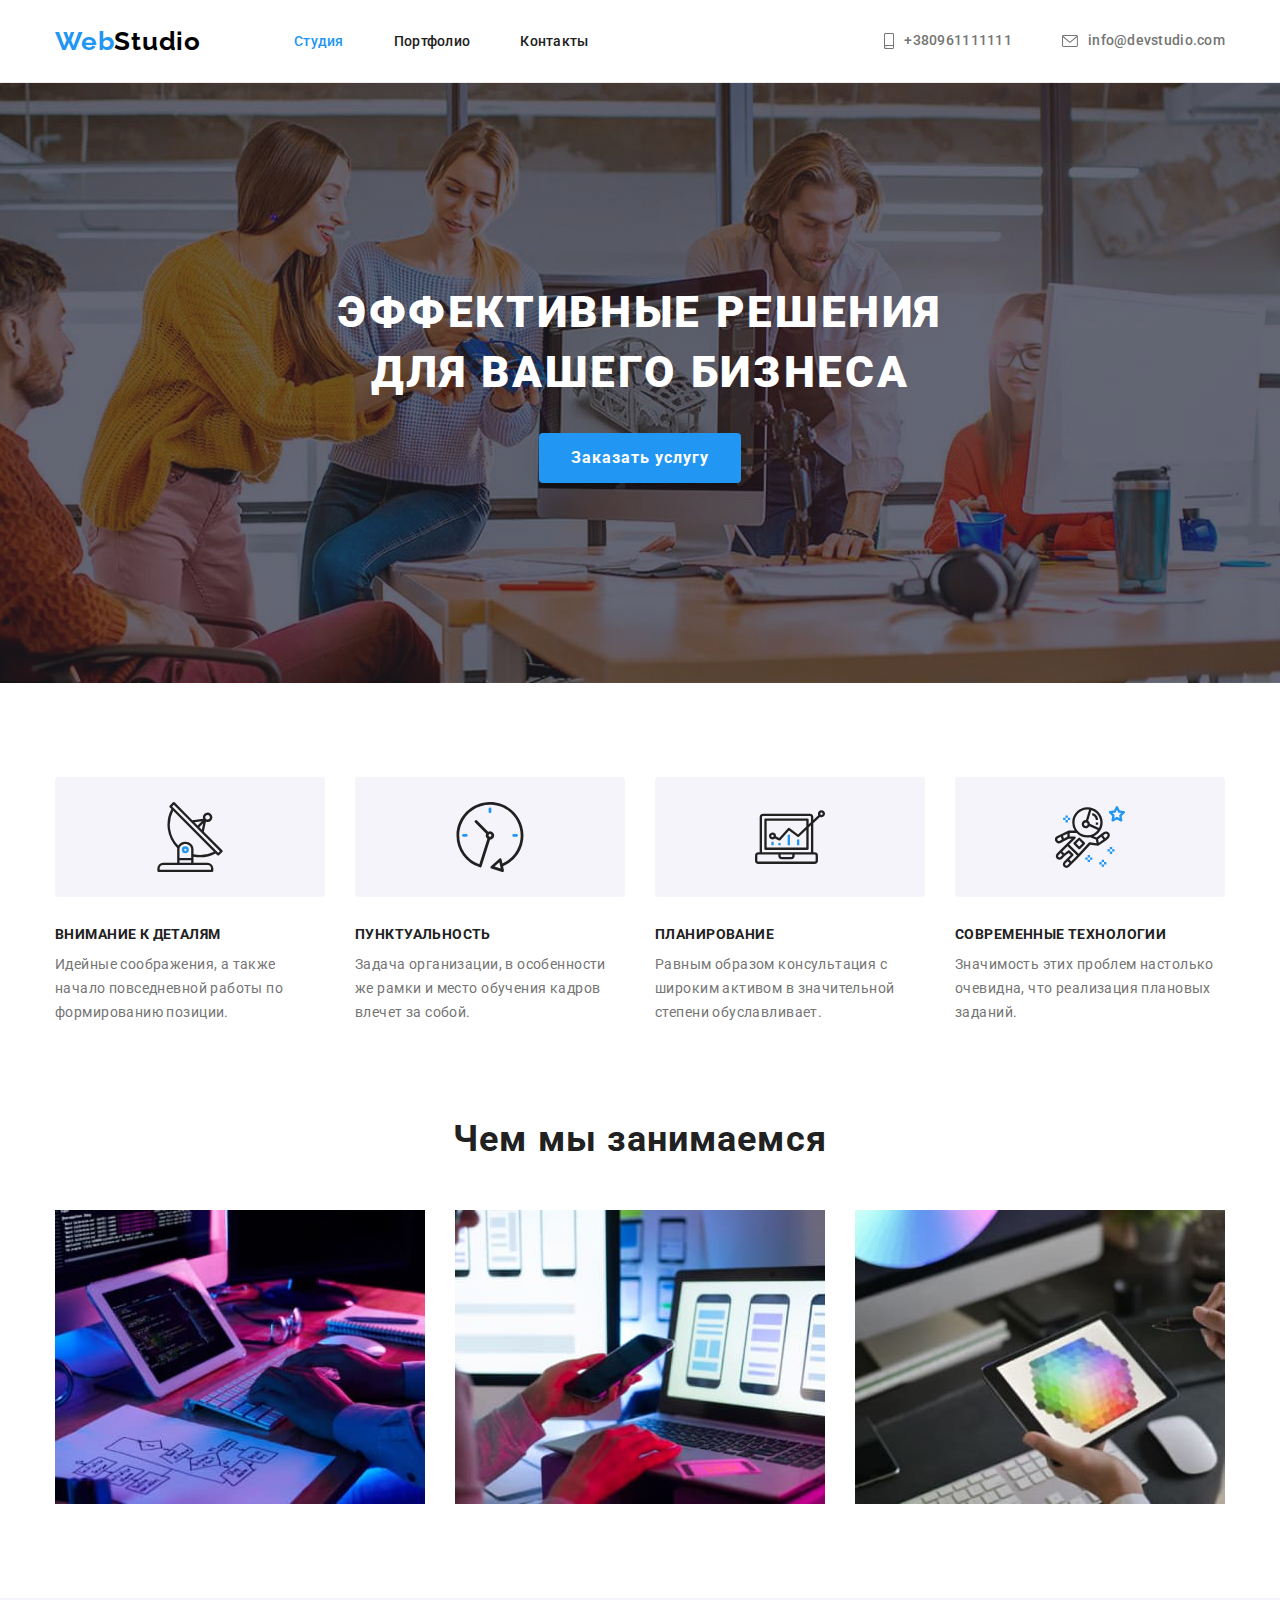
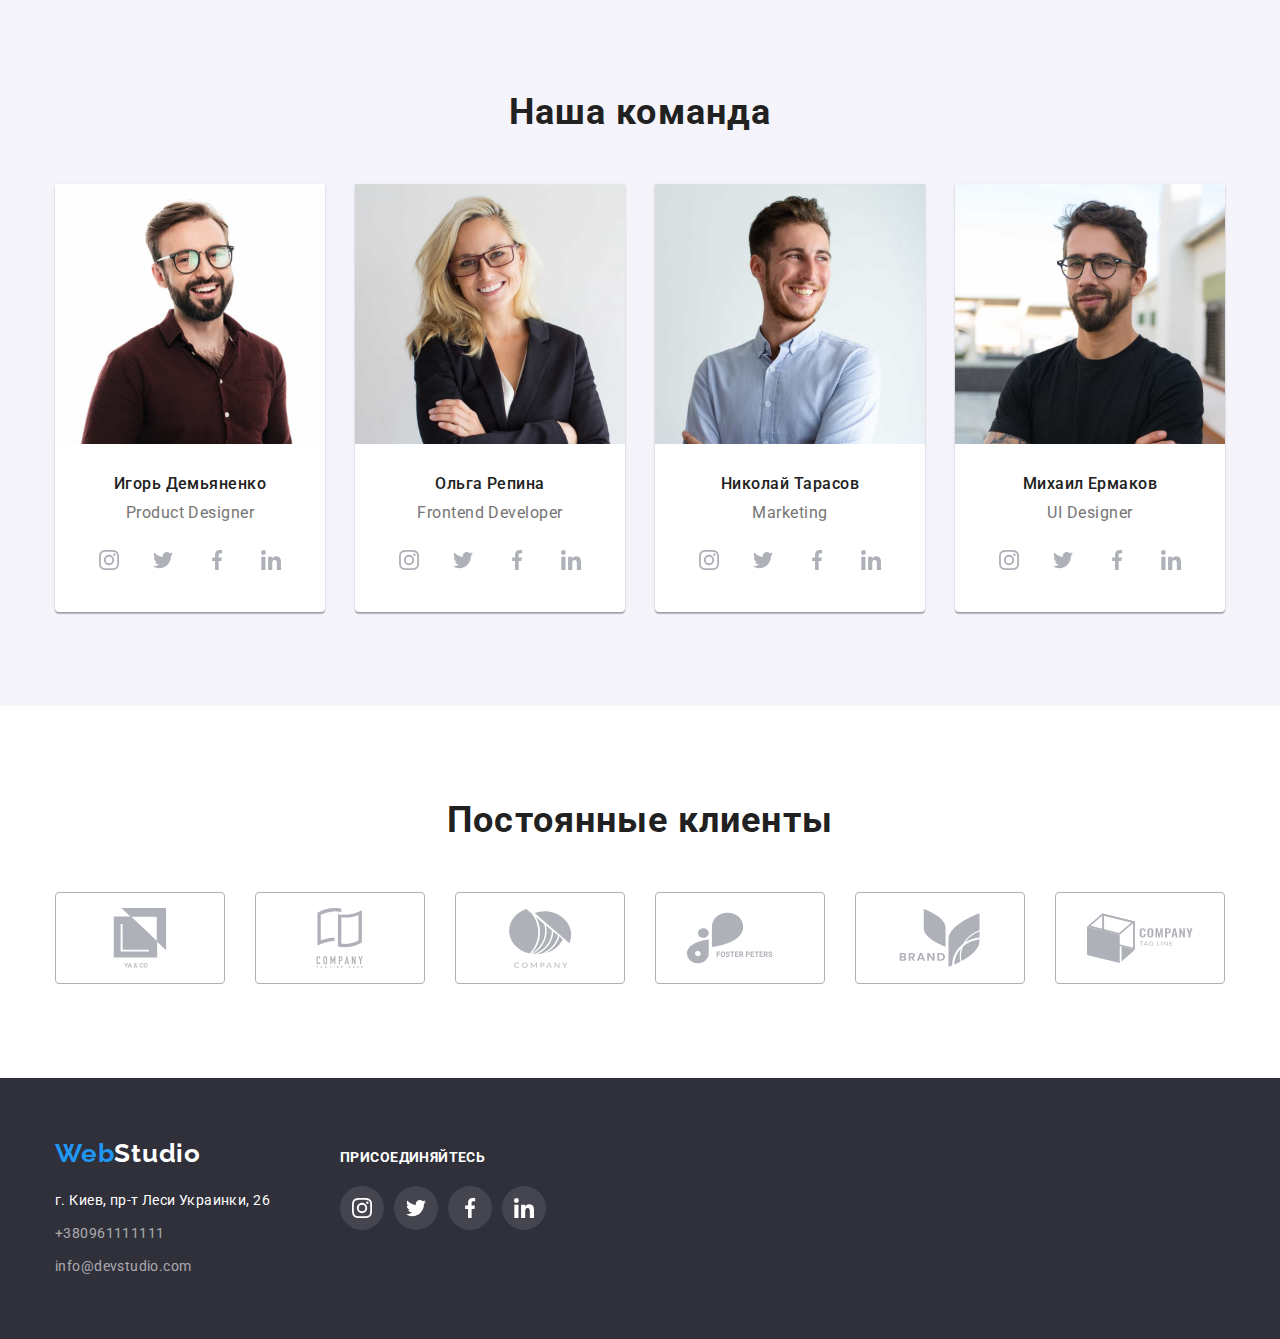
==== index.html @ ed3330dc "Clone" ====
<!DOCTYPE html>
<html lang="ru">

<head>
    <meta charset="UTF-8">
    <meta http-equiv="X-UA-Compatible" content="IE=edge">
    <meta name="viewport" content="width=device-width, initial-scale=1.0">
    <title>Document</title>
    <link rel="preconnect" href="https://fonts.googleapis.com">
    <link rel="preconnect" href="https://fonts.gstatic.com" crossorigin>
    <link
        href="https://fonts.googleapis.com/css2?family=Raleway:wght@700&family=Roboto:wght@400;500;700;900&display=swap"
        rel="stylesheet">
    <link rel="stylesheet" href="https://cdnjs.cloudflare.com/ajax/libs/modern-normalize/1.1.0/modern-normalize.css">
    <link rel="stylesheet" href="./css/styles.css">
</head>

<body>
        <!-- ХЕДЕР -->
            <header class="header">
                <div class="container">
                    <nav class="nav">
                        <a href="./index.html" class="logo-header"><span class="logo-color">Web</span>Studio</a>

                        <ul class="nav-list">
                            <li class="item">
                                <a href="./index.html" class="link-header current">Студия</a>
                            </li>
                            <li class="item">
                                <a href="./portfolio.html" class="link-header">Портфолио</a>
                            </li>
                            <li class="item">
                                <a href="#contacts" class="link-header">Контакты</a>
                            </li>
                        </ul>

                    </nav>

                        <ul class="contacts-list">

                            <li class="item">
                                <a href="tel:+380961111111" class="contacts-link">
                                    <svg width="10" height="16" class="icon-contacts">
                                        <use href="./images/symbol-defs-opt.svg#smartphone"></use>
                                    </svg>
                                    +380961111111
                                </a>
                            </li>

                            <li class="item"><a href="mailto:info@devstudio.com" class="contacts-link">
                                <svg width="16" height="12" class="icon-contacts">
                                    <use href="./images/symbol-defs-opt.svg#envelope"></use>
                                </svg>
                                info@devstudio.com
                            </a>
                            </li>
                        </ul>
                </div>
            </header>
        
        <!-- МЕЙН -->
        <main>
            <!-- Секция 1 -->
                <section class="hero">
                    <div class="container">
                        <h1 class="hero-title">Эффективные решения<br>для вашего бизнеса</h1>
                        <button class="btn-hero" type="button">Заказать услугу</button>
                    </div>
                </section>

            <!-- Секция 2 -->
                <section class="section">
                    <div class="container">

                        <h2 class="visually-hidden">Наши преимущества</h2>

                        <ul class="list-advantages">
                            <li class="item">
                                <div class="icon-benefits">
                                    <svg width="70" height="70">
                                        <use href="./images/symbol-defs-opt.svg#antena"></use>
                                    </svg>
                                </div>
                                <h3 class="hero-second-subtitle">ВНИМАНИЕ К ДЕТАЛЯМ</h3>
                                <p class="hero-second-text">Идейные соображения, а также начало повседневной работы по
                                    формированию позиции.
                                </p>
                            </li>
                            <li class="item">
                                <div class="icon-benefits">
                                    <svg width="70" height="70">
                                        <use href="./images/symbol-defs-opt.svg#clock"></use>
                                    </svg>
                                </div>
                                <h3 class="hero-second-subtitle">ПУНКТУАЛЬНОСТЬ</h3>
                                <p class="hero-second-text">Задача организации, в особенности же рамки и место обучения кадров
                                    влечет за собой.
                                </p>
                            </li>
                            <li class="item">
                                <div class="icon-benefits">
                                    <svg width="70" height="70">
                                        <use href="./images/symbol-defs-opt.svg#diagram"></use>
                                    </svg>
                                </div>
                                <h3 class="hero-second-subtitle">ПЛАНИРОВАНИЕ</h3>
                                <p class="hero-second-text">Равным образом консультация с широким активом в значительной степени
                                    обуславливает.
                                </p>
                            </li>
                            <li class="item">
                                <div class="icon-benefits">
                                    <svg width="70" height="70">
                                        <use href="./images/symbol-defs-opt.svg#astronaut"></use>
                                    </svg>
                                </div>
                                <h3 class="hero-second-subtitle">СОВРЕМЕННЫЕ ТЕХНОЛОГИИ</h3>
                                <p class="hero-second-text">Значимость этих проблем настолько очевидна, что реализация плановых
                                    заданий.
                                </p>
                            </li>
                        </ul>

                    </div>
                </section>
            
            <!-- Секция 3 -->
                <section class="section work">
                    <div class="container">
                        <h2 class="hero-third-title">Чем мы занимаемся</h2>

                        <ul class="image-list">
                            <li class="item">
                                <img src="images/img (1).jpg" alt="печать на клавиатуре" width="370px">
                            </li>
                            <li class="item">
                                <img src="images/img (2).jpg" alt="ноутбук и телефон в руке" width="370px">
                            </li>
                            <li class="item">
                                <img src="images/img (3).jpg" alt="цветной гексагон в руке" width="370px">
                            </li>
                        </ul>
                    </div>
                </section>
            
            <!-- Секция 4 -->
                <section class="section background">
                    <div class="container">

                        <h2 class="hero-fourth-title">Наша команда</h2>

                        <ul class="list-users">
                            <li class="users">
                                <img class="image-user" src="images/Игорь Демьяненко.jpg" alt="на фото Игорь Демьяненко" width="270px">
                                <div class="user-thumb">
                                    <h3 class="user">Игорь Демьяненко</h3>
                                    <p class="job-user">Product Designer</p>
                                        <ul class="users-social-list">
                                            <li class="item">
                                                <a class="social-links" href="#">
                                                    <svg class="social-icons">
                                                        <use href="./images/symbol-defs-opt.svg#instagram"></use>
                                                    </svg>
                                                </a>
                                            </li>
                                            <li class="item">
                                                <a class="social-links" href="#">
                                                    <svg class="social-icons">
                                                        <use href="./images/symbol-defs-opt.svg#twitter"></use>
                                                    </svg>
                                                </a>
                                            </li>
                                            <li class="item">
                                            <a class="social-links" href="#">
                                                <svg class="social-icons">
                                                    <use href="./images/symbol-defs-opt.svg#facebook"></use>
                                                </svg>
                                            </a>
                                            </li>
                                            <li class="item">
                                                <a class="social-links" href="#">
                                                    <svg class="social-icons">
                                                        <use href="./images/symbol-defs-opt.svg#linkedin"></use>
                                                    </svg>
                                                </a>
                                            </li>
                                        </ul>
                                </div>
                             </li>
                            <li class="users">
                                <img class="image-user" src="images/Ольга Репина.jpg" alt="на фото Ольга Репина" width="270px">
                                <div class="user-thumb">
                                    <h3 class="user">Ольга Репина</h3>
                                    <p class="job-user">Frontend Developer</p>
                                        <ul class="users-social-list">
                                            <li class="item">
                                                <a class="social-links" href="#">
                                                    <svg class="social-icons">
                                                        <use href="./images/symbol-defs-opt.svg#instagram"></use>
                                                    </svg>
                                                </a>
                                            </li>
                                            <li class="item">
                                                <a class="social-links" href="#">
                                                    <svg class="social-icons">
                                                        <use href="./images/symbol-defs-opt.svg#twitter"></use>
                                                    </svg>
                                                </a>
                                            </li>
                                            <li class="item">
                                                <a class="social-links" href="#">
                                                    <svg class="social-icons">
                                                        <use href="./images/symbol-defs-opt.svg#facebook"></use>
                                                    </svg>
                                                </a>
                                            </li>
                                            <li class="item">
                                                <a class="social-links" href="#">
                                                    <svg class="social-icons">
                                                        <use href="./images/symbol-defs-opt.svg#linkedin"></use>
                                                    </svg>
                                                </a>
                                            </li>
                                        </ul>
                                </div>
                            </li>
                            <li class="users">
                                <img class="image-user" src="images/Николай Тарасов.jpg" alt="на фото Николай Тарасов" width="270px">
                                <div class="user-thumb">
                                    <h3 class="user">Николай Тарасов</h3>
                                    <p class="job-user">Marketing</p>
                                        <ul class="users-social-list">
                                            <li class="item">
                                                <a class="social-links" href="#">
                                                    <svg class="social-icons">
                                                        <use href="./images/symbol-defs-opt.svg#instagram"></use>
                                                    </svg>
                                                </a>
                                            </li>
                                            <li class="item">
                                                <a class="social-links" href="#">
                                                    <svg class="social-icons">
                                                        <use href="./images/symbol-defs-opt.svg#twitter"></use>
                                                    </svg>
                                                </a>
                                            </li>
                                            <li class="item">
                                                <a class="social-links" href="#">
                                                    <svg class="social-icons">
                                                        <use href="./images/symbol-defs-opt.svg#facebook"></use>
                                                    </svg>
                                                </a>
                                            </li>
                                            <li class="item">
                                                <a class="social-links" href="#">
                                                    <svg class="social-icons">
                                                        <use href="./images/symbol-defs-opt.svg#linkedin"></use>
                                                    </svg>
                                                </a>
                                            </li>
                                        </ul>
                                </div>
                            </li>
                            <li class="users">
                                <img class="image-user" src="images/Михаил Ермаков.jpg" alt="на фото Михаил Ермаков" width="270px">
                                <div class="user-thumb">
                                    <h3 class="user">Михаил Ермаков</h3>
                                    <p class="job-user">UI Designer</p>
                                        <ul class="users-social-list">
                                            <li class="item">
                                                <a class="social-links" href="#">
                                                    <svg class="social-icons">
                                                        <use href="./images/symbol-defs-opt.svg#instagram"></use>
                                                    </svg>
                                                </a>
                                            </li>
                                            <li class="item">
                                                <a class="social-links" href="#">
                                                    <svg class="social-icons">
                                                        <use href="./images/symbol-defs-opt.svg#twitter"></use>
                                                    </svg>
                                                </a>
                                            </li>
                                            <li class="item">
                                                <a class="social-links" href="#">
                                                    <svg class="social-icons">
                                                        <use href="./images/symbol-defs-opt.svg#facebook"></use>
                                                    </svg>
                                                </a>
                                            </li>
                                            <li class="item">
                                                <a class="social-links" href="#">
                                                    <svg class="social-icons">
                                                        <use href="./images/symbol-defs-opt.svg#linkedin"></use>
                                                    </svg>
                                                </a>
                                            </li>
                                        </ul>
                                </div>
                            </li>
                        </ul>
                    </div>
                </section>

                <!-- Секция 5 -->
                <section class="section">
                    <div class="container">
                        <h2 class="hero-fifth-title">Постоянные клиенты</h2>
                            <ul class="customers-list">
                                <li class="item">
                                    <a class="customers-link" href="#">
                                        <svg class="customers-icon" width="106" height="60">
                                            <use href="./images/symbol-defs-opt.svg#group-1"></use>
                                        </svg>
                                    </a>
                                </li>
                                <li class="item">
                                    <a class="customers-link" href="#">
                                        <svg class="customers-icon" width="106" height="60">
                                            <use href="./images/symbol-defs-opt.svg#group-2"></use>
                                        </svg>
                                    </a>
                                </li> 
                                <li class="item">
                                    <a class="customers-link" href="#">
                                        <svg class="customers-icon" width="106" height="60">
                                            <use href="./images/symbol-defs-opt.svg#group-3"></use>
                                        </svg>
                                    </a>
                                </li> 
                                <li class="item">
                                    <a class="customers-link" href="#">
                                        <svg class="customers-icon" width="106" height="60">
                                            <use href="./images/symbol-defs-opt.svg#group-4"></use>
                                        </svg>
                                    </a>
                                </li> 
                                <li class="item">
                                    <a class="customers-link" href="#">
                                        <svg class="customers-icon" width="106" height="60">
                                            <use href="./images/symbol-defs-opt.svg#group-5"></use>
                                        </svg>
                                    </a>
                                </li> 
                                <li class="item">
                                    <a class="customers-link" href="#">
                                        <svg class="customers-icon" width="106" height="60">
                                            <use href="./images/symbol-defs-opt.svg#group-6"></use>
                                        </svg>
                                    </a>
                                </li>
                            </ul>
                    </div>
                </section>
        </main
        <!-- ФУТЕР -->
            <footer class="footer" id="contacts">
                <div class="container flex">
                    <div>
                        <a href="./index.html" class="logo-footer"><span class="logo-color">Web</span>Studio</a>
                        <address>
                            <ul class="contacts-list-footer">
                                <li class="item">
                                    <a href="" class="address">г. Киев, пр-т Леси Украинки, 26</a>
                                </li>
                                <li class="item">
                                    <a href="tel:+380961111111" class="contacts-footer .tel">+380961111111</a>
                                </li>
                                <li>
                                    <a href="mailto:info@devstudio.com" class="contacts-footer .mail">info@devstudio.com</a>
                                </li>
                            </ul>
                        </address>
                    </div>
                    <div class="connect-thumb">
                        <h3 class="connect">Присоединяйтесь</h3>
                            <ul class="footer-social-list">
                                <li class="item">
                                    <a class="footer-social-links" href="#">
                                        <svg class="footer-social-icons">
                                            <use href="./images/symbol-defs-opt.svg#instagram"></use>
                                        </svg>
                                    </a>
                                </li>
                                <li class="item">
                                    <a class="footer-social-links" href="#">
                                        <svg class="footer-social-icons">
                                            <use href="./images/symbol-defs-opt.svg#twitter"></use>
                                        </svg>
                                    </a>
                                </li>
                                <li class="item">
                                    <a class="footer-social-links" href="#">
                                        <svg class="footer-social-icons">
                                            <use href="./images/symbol-defs-opt.svg#facebook"></use>
                                        </svg>
                                    </a>
                                </li>
                                <li class="item">
                                    <a class="footer-social-links" href="#">
                                        <svg class="footer-social-icons">
                                            <use href="./images/symbol-defs-opt.svg#linkedin"></use>
                                        </svg>
                                    </a>
                                </li>
                            </ul>
                    </div>
                </div>
            </footer>
</body>

</html>
---- css/styles.css ----
body {
  font-family: 'Roboto', sans-serif;
  color: var(--title-color);
}
img {
  display: block;
  min-width: 100%;
  height: auto;
}
.container {
  width: 1200px;
  padding-left: 15px;
  padding-right: 15px;
  margin-left: auto;
  margin-right: auto;
}

:root {
  --title-color: #212121;
  --subtitle-color: #757575;
  --hover-focus-color: #2196f3;
  --logo-color-light: #ffffff;
  --logo-color-dark: #000000;
  --icons: #afb1b8;
}
.contacts-link:hover,
.contacts-link:focus {
  color: var(--hover-focus-color);
  cursor: pointer;
}
.link-header:hover,
.link-header:focus {
  color: var(--hover-focus-color);
  cursor: pointer;
}
.nav-list .current {
  color: var(--hover-focus-color);
}
.link-header {
  color: var(--title-color);
}
ul {
  list-style: none;
  margin: 0;
  padding: 0;
}
a {
  text-decoration: none;
}
p,
h1,
h2,
h3 {
  margin: 0;
}
.visually-hidden {
  position: absolute;
  white-space: nowrap;
  width: 1px;
  height: 1px;
  overflow: hidden;
  border: 0;
  padding: 0;
  clip: rect(0 0 0 0);
  clip-path: inset(50%);
  margin: -1px;
}
.section {
  padding-top: 94px;
  padding-bottom: 94px;
}
/*хедер*/
.header {
  align-items: center;
  border-bottom: 1px solid #ececec;
}
.header .container {
  display: flex;
  align-items: center;
}
.nav {
  display: flex;
  align-items: center;
}
.nav-list {
  display: flex;
  align-items: center;
  padding-top: 32px;
  padding-bottom: 32px;
}

.nav-list .item + .item {
  margin-left: 50px;
}

.logo-header {
  font-family: 'Raleway';
  font-weight: 700;
  font-size: 26px;
  line-height: 1.19;
  letter-spacing: 0.03em;
  color: var(--logo-color-dark);

  margin-right: 93px;
}
.logo-color {
  color: var(--hover-focus-color);
}
.nav-list .link-header {
  font-weight: 500;
  font-size: 14px;
  line-height: 1.14;
  letter-spacing: 0.02em;

  cursor: pointer;
}
.contacts-list {
  display: flex;
  margin-left: auto;
}
.contacts-list .item + .item {
  margin-left: 50px;
}
.contacts-link {
  font-weight: 500;
  font-size: 14px;
  line-height: 1.14;
  letter-spacing: 0.02em;
  color: var(--subtitle-color);
  padding-top: 32px;
  padding-bottom: 32px;
  display: flex;
  align-items: center;
}
.icon-contacts {
  margin-right: 10px;
  fill: currentColor;
}

/* МЕЙН */
/* Секция 1 */
.hero {
  background-image: linear-gradient(rgba(47, 48, 58, 0.4), rgba(47, 48, 58, 0.4)), url(../images/hero.jpg);
  padding-top: 200px;
  padding-bottom: 200px;
  background-repeat: no-repeat;
  background-size: cover;
  max-width: 1600px;
  margin-left: auto;
  margin-right: auto;
  background-position: 50% 50%;
  background-color: #2f303a;
}

.hero-title {
  font-weight: 900;
  font-size: 44px;
  line-height: 1.36;
  text-align: center;
  letter-spacing: 0.06em;
  text-transform: uppercase;
  color: #ffffff;
  margin-bottom: 30px;
}
.btn-hero {
  font-weight: 700;
  font-size: 16px;
  line-height: 1.87;
  letter-spacing: 0.06em;

  color: #ffffff;
  background: var(--hover-focus-color);
  box-shadow: 0px 4px 4px rgba(0, 0, 0, 0.15);
  border-radius: 4px;
  cursor: pointer;

  margin-left: auto;
  margin-right: auto;
  padding: 10px 32px;

  display: block;
  border: none;
  border-radius: 4px;
}
/* Секция 2 */
.list-advantages {
  display: flex;
}
.list-advantages .item + .item {
  margin-left: 30px;
}
.icon-benefits {
  width: 270px;
  height: 120px;
  background: #f5f4fa;
  border-radius: 4px;

  margin-bottom: 30px;
  display: flex;
  align-items: center;
  justify-content: center;
}
.hero-second-subtitle {
  font-weight: 700;
  font-size: 14px;
  line-height: 1.14;
  letter-spacing: 0.03em;
  text-transform: uppercase;
  color: var(--title-color);
  margin-bottom: 10px;
}
.hero-second-text {
  font-size: 14px;
  line-height: 1.71;
  letter-spacing: 0.03em;
  color: var(--subtitle-color);
  width: 270px;
}
/* Секция 3 */
.work {
  padding-top: 0;
}
.hero-third-title {
  font-weight: 700;
  font-size: 36px;
  line-height: 1.16;
  text-align: center;
  letter-spacing: 0.03em;
  color: var(--title-color);
  margin-bottom: 50px;
}
.image-list {
  display: flex;
}
.image-list .item + .item {
  margin-left: 30px;
}
/* Секция 4 */
.background {
  background-color: #f5f4fa;
}
.hero-fourth-title {
  font-weight: 700;
  font-size: 36px;
  line-height: 1.16;
  text-align: center;
  letter-spacing: 0.03em;
  color: var(--title-color);
  margin-bottom: 50px;
}
.list-users {
  display: flex;
  text-align: center;
}
.list-users .users + .users {
  margin-left: 30px;
}
.list-users .users {
  background: #ffffff;
  box-shadow: 0px 1px 3px rgba(0, 0, 0, 0.12), 0px 1px 1px rgba(0, 0, 0, 0.14), 0px 2px 1px rgba(0, 0, 0, 0.2);
  border-radius: 0px 0px 4px 4px;
}
.user-thumb {
  padding-top: 30px;
  padding-bottom: 30px;
}
.user {
  font-weight: 500;
  font-size: 16px;
  line-height: 1.19;
  letter-spacing: 0.03em;
  color: var(--title-color);
  width: 270px;
  margin-bottom: 10px;
}
.job-user {
  font-size: 16px;
  line-height: 1.19;
  letter-spacing: 0.03em;
  color: var(--subtitle-color);
  margin-bottom: 16px;
}
.users-social-list {
  display: flex;
  justify-content: center;
}
.users-social-list .item + .item {
  margin-left: 10px;
}
.social-links {
  display: flex;
  justify-content: center;
  align-items: center;
  fill: var(--icons);

  width: 44px;
  height: 44px;
  border-radius: 50px;
}
.social-icons {
  width: 20px;
  height: 20px;
}
.social-links:hover,
.social-links:focus {
  fill: #ffffff;
  background-color: var(--hover-focus-color);
}

/* Секция 5 */
.hero-fifth-title {
  font-weight: 700;
  font-size: 36px;
  line-height: 1.16;
  text-align: center;
  letter-spacing: 0.03em;
  color: var(--title-color);
  margin-bottom: 50px;
}
.customers-list {
  display: flex;
  align-items: center;
  justify-content: space-between;
}
.customers-list .item {
  width: 170px;
  height: 92px;
}
.customers-link {
  display: flex;
  justify-content: center;
  align-items: center;
  border: 1px solid #afb1b8;
  border-radius: 4px;
  width: 100%;
  height: 100%;
  color: var(--icons);
}
.customers-icon {
  fill: currentColor;
}
.customers-link:hover,
.customers-link:focus {
  color: var(--hover-focus-color);
  border-color: var(--hover-focus-color);
}
/* ФУТЕР */
.footer {
  background-color: #2f303a;
  padding-top: 60px;
  padding-bottom: 60px;
}
.logo-footer {
  font-family: 'Raleway';
  font-weight: 700;
  font-size: 26px;
  line-height: 1.19;
  letter-spacing: 0.03em;
  color: var(--logo-color-light);
}
.contacts-list-footer {
  margin-top: 20px;
}
.contacts-list-footer .item {
  margin-bottom: 9px;
}
.address {
  font-style: normal;
  font-size: 14px;
  line-height: 1.71;
  letter-spacing: 0.03em;
  color: #ffffff;
}
.contacts-footer {
  font-style: normal;
  font-size: 14px;
  line-height: 1.71;
  letter-spacing: 0.03em;
  color: rgba(255, 255, 255, 0.6);
}
.connect-thumb {
  margin-left: 70px;
}
.connect {
  color: #ffffff;
  font-weight: 700;
  font-size: 14px;
  line-height: 1.14;
  letter-spacing: 0.03em;
  text-transform: uppercase;
  margin-bottom: 20px;
}
.flex {
  display: flex;
  align-items: baseline;
}

.footer-social-list {
  display: flex;
}
.footer-social-list .item + .item {
  margin-left: 10px;
}
.footer-social-links {
  display: flex;
  justify-content: center;
  align-items: center;
  fill: #ffffff;

  width: 44px;
  height: 44px;
  border-radius: 50px;
  background-color: rgba(255, 255, 255, 0.1);
}
.footer-social-icons {
  width: 20px;
  height: 20px;
}
.footer-social-links:hover,
.footer-social-links:focus {
  fill: #ffffff;
  background-color: var(--hover-focus-color);
}
/* ПОРТФОЛИО */
/* Секция 1 */
/* КНОПКИ */
.btn-portfolio:hover,
.btn-portfolio:focus {
  color: #ffffff;
  background-color: var(--hover-focus-color);
  cursor: pointer;
  box-shadow: 0px 3px 1px rgba(0, 0, 0, 0.1), 0px 1px 2px rgba(0, 0, 0, 0.08), 0px 2px 2px rgba(0, 0, 0, 0.12);
  border-radius: 4px;
}

.list-btn {
  display: flex;
  justify-content: center;
  margin-bottom: 50px;
}
.list-btn .item + .item {
  margin-left: 8px;
}
.btn-portfolio {
  font-weight: 500;
  font-size: 16px;
  line-height: 1.625;
  margin-left: auto;
  margin-right: auto;
  padding: 6px 22px;
  border: none;

  text-align: center;
  letter-spacing: 0.03em;

  color: var(--title-color);
  background: #f5f4fa;
}
.project-list {
  display: flex;
  flex-wrap: wrap;
  margin-left: -30px;
  margin-top: -30px;
}
.project-list .item {
  flex-basis: calc(100% / 3 - 30px);
  margin-left: 30px;
  margin-top: 30px;
}
.card {
  display: block;
}
.card:hover,
.card:focus {
  box-shadow: 0px 1px 1px rgba(0, 0, 0, 0.12), 0px 4px 4px rgba(0, 0, 0, 0.06), 1px 4px 6px rgba(0, 0, 0, 0.16);
}
.portfolio-thumb {
  background: #ffffff;
  border: 1px solid #eeeeee;
  padding-left: 24px;
  padding-top: 20px;
  padding-bottom: 20px;
  padding-right: 24px;
}
.portfolio-name {
  font-weight: 700;
  font-size: 18px;
  line-height: 2;
  letter-spacing: 0.06em;
  color: #212121;
}
.portfolio-project {
  font-size: 16px;
  line-height: 1.87;
  letter-spacing: 0.03em;
  color: var(--subtitle-color);
  margin-top: 4px;
}
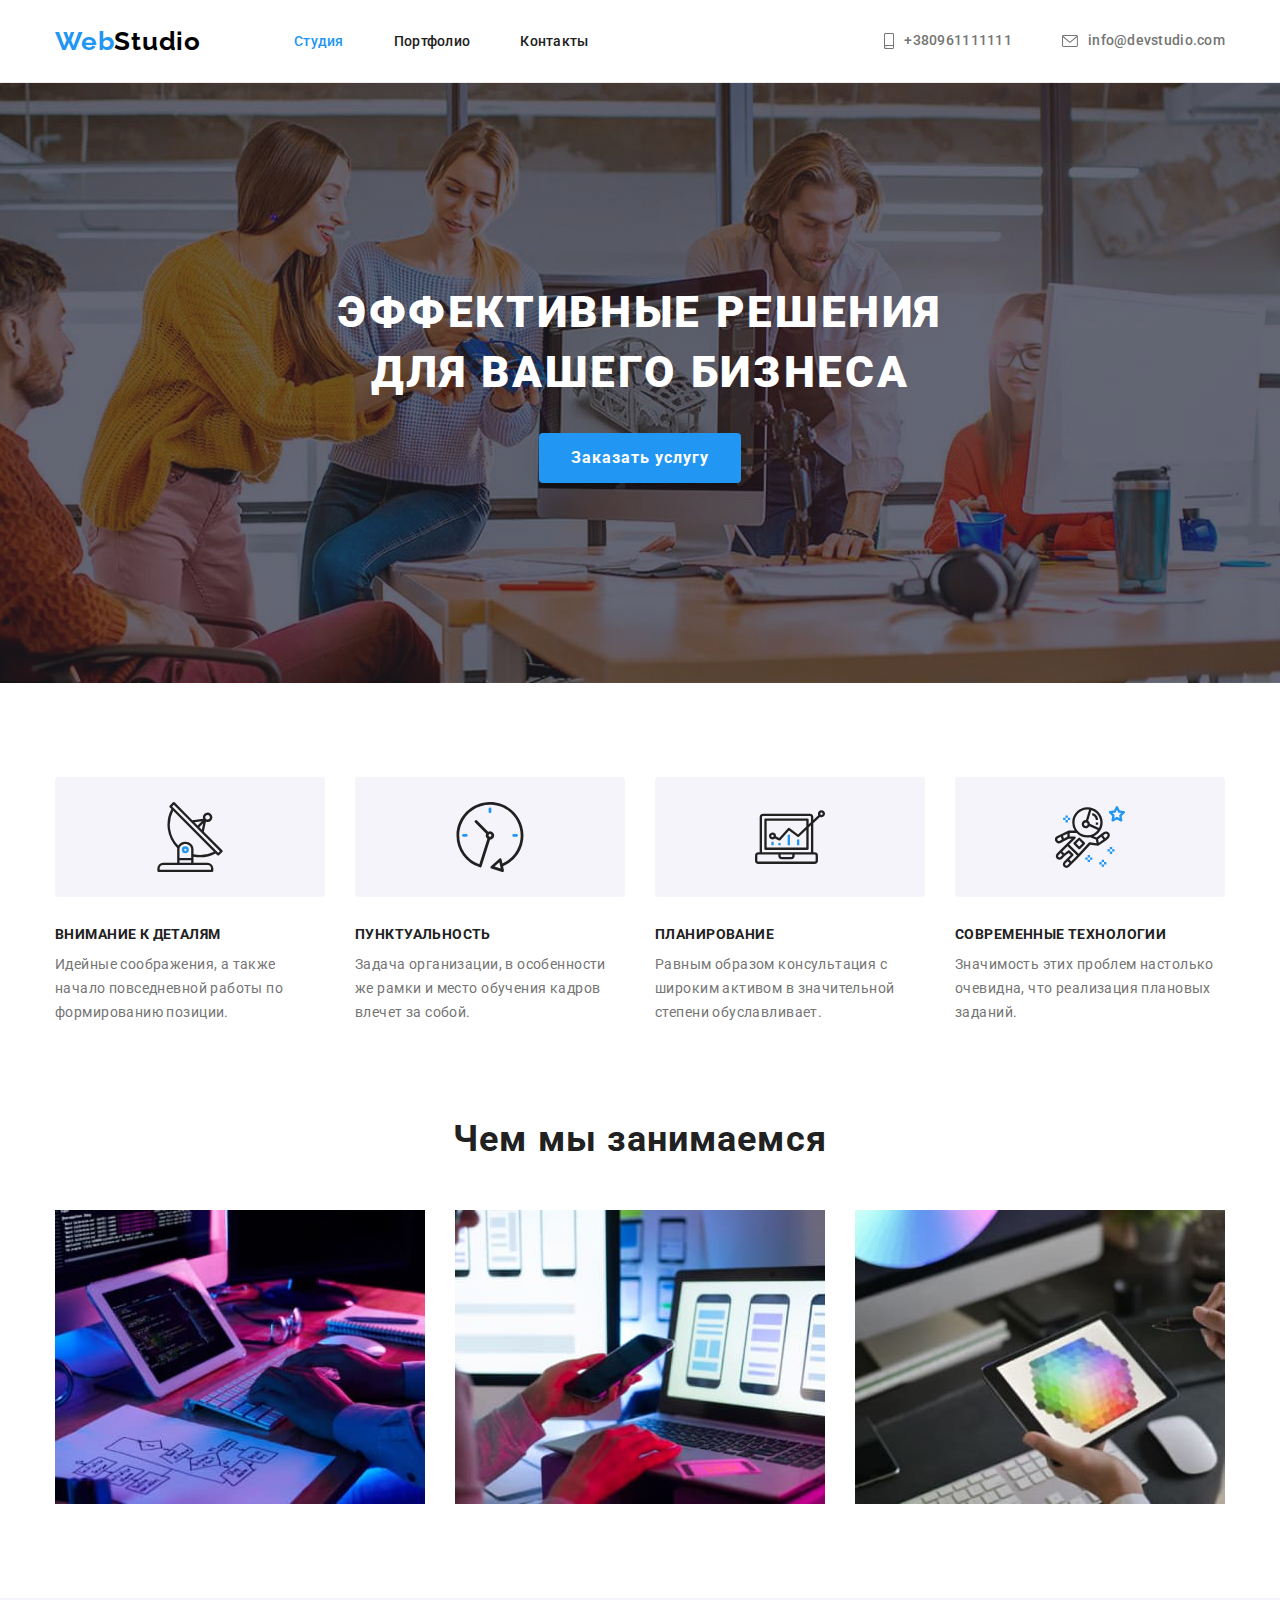
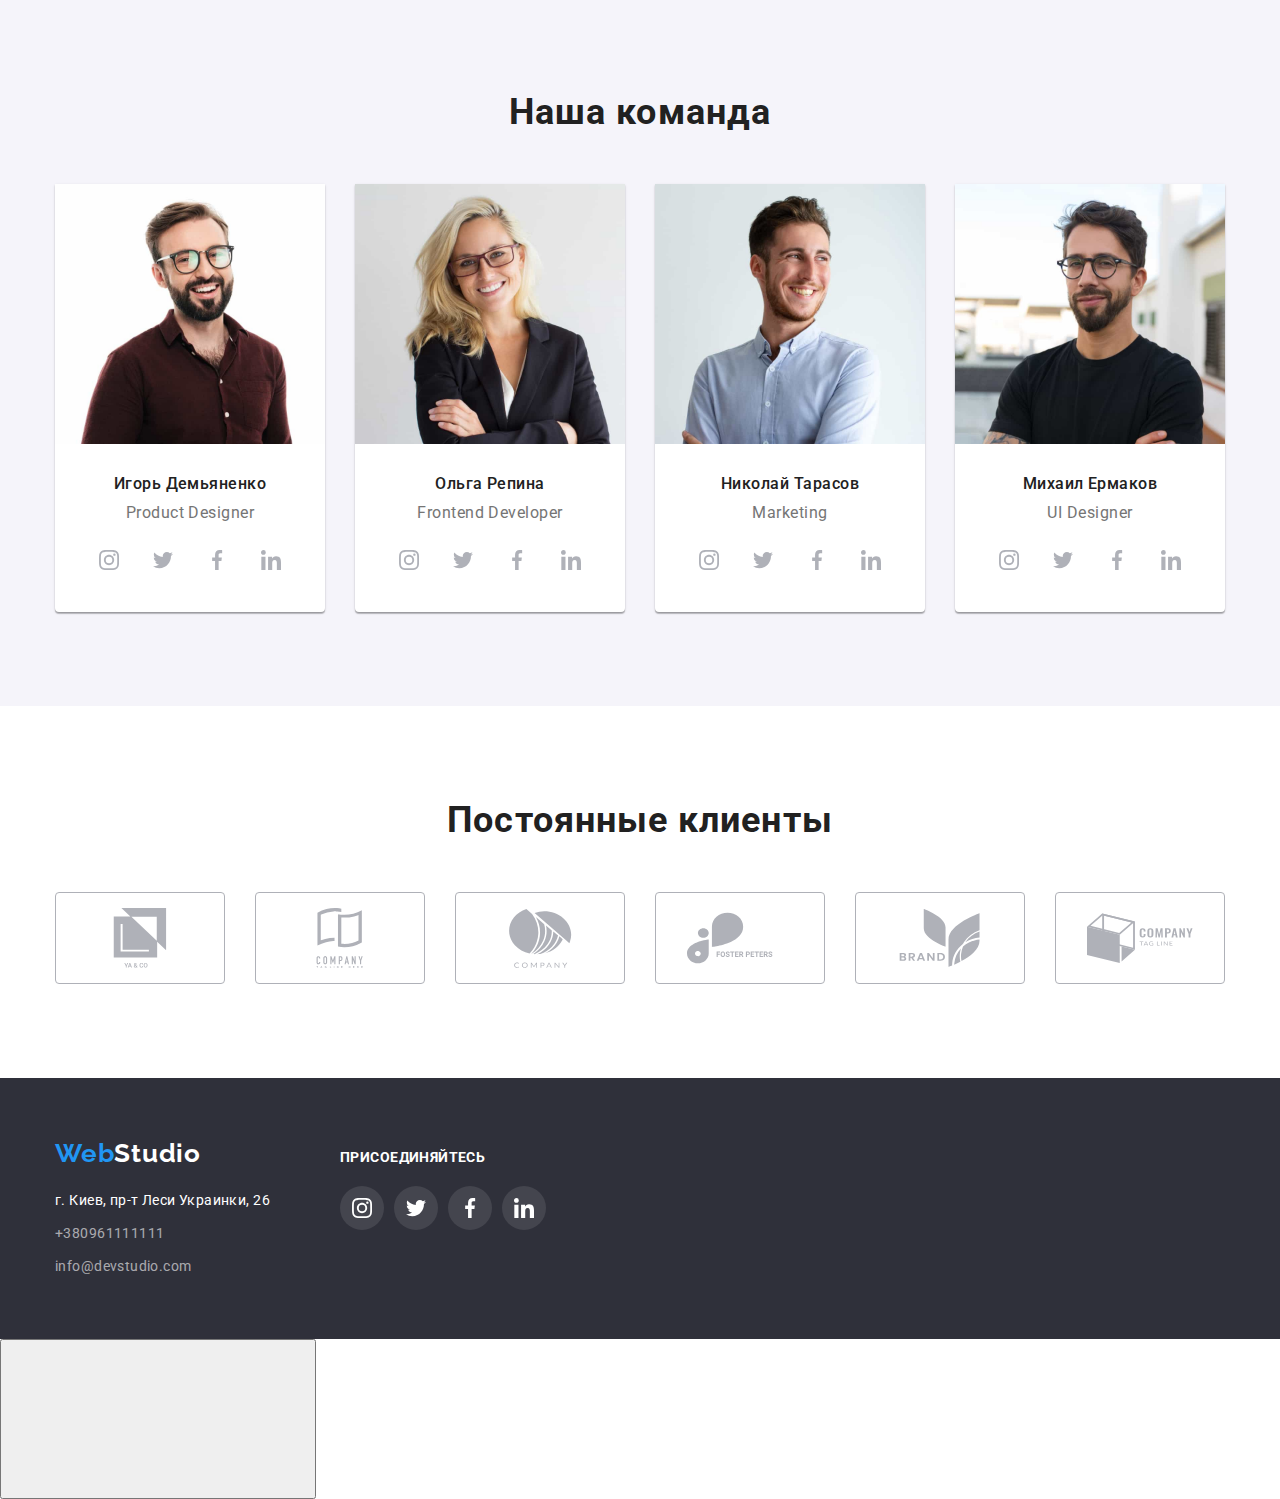
==== commit d7f1180a: "Оверлей" ====
--- a/index.html
+++ b/index.html
@@ -60,15 +60,15 @@
         
         <!-- МЕЙН -->
         <main>
-            <!-- Секция 1 -->
+        <!-- Секция 1 -->
                 <section class="hero">
                     <div class="container">
                         <h1 class="hero-title">Эффективные решения<br>для вашего бизнеса</h1>
-                        <button class="btn-hero" type="button">Заказать услугу</button>
+                        <button class="btn-hero" type="button" data-modal-open>Заказать услугу</button>
                     </div>
                 </section>
 
-            <!-- Секция 2 -->
+        <!-- Секция 2 -->
                 <section class="section">
                     <div class="container">
 
@@ -124,26 +124,35 @@
                     </div>
                 </section>
             
-            <!-- Секция 3 -->
+        <!-- Секция 3 -->
                 <section class="section work">
                     <div class="container">
                         <h2 class="hero-third-title">Чем мы занимаемся</h2>
 
                         <ul class="image-list">
-                            <li class="item">
+                            <li class="item image-item">
                                 <img src="images/img (1).jpg" alt="печать на клавиатуре" width="370px">
-                            </li>
-                            <li class="item">
+                                <div>
+                                    <p></p>
+                                </div>
+                            </li>
+                            <li class="item image-item">
                                 <img src="images/img (2).jpg" alt="ноутбук и телефон в руке" width="370px">
-                            </li>
-                            <li class="item">
+                                <div>
+                                    <p></p>
+                                </div>
+                            </li>
+                            <li class="item image-item">
                                 <img src="images/img (3).jpg" alt="цветной гексагон в руке" width="370px">
+                                <div>
+                                    <p></p>
+                                </div>
                             </li>
                         </ul>
                     </div>
                 </section>
             
-            <!-- Секция 4 -->
+        <!-- Секция 4 -->
                 <section class="section background">
                     <div class="container">
 
@@ -302,7 +311,7 @@
                     </div>
                 </section>
 
-                <!-- Секция 5 -->
+        <!-- Секция 5 -->
                 <section class="section">
                     <div class="container">
                         <h2 class="hero-fifth-title">Постоянные клиенты</h2>
@@ -407,6 +416,18 @@
                     </div>
                 </div>
             </footer>
+
+        <!-- Модальное окно -->
+            <div>
+               <div class="backdrop is-hidden" data-modal>
+                   <button class="modal-close" data-modal-close>
+                        <svg class="">
+                            <use href=""></use>
+                        </svg>
+                   </button>
+               </div> 
+            </div>
+            <script src="./js/modal.js"></script>
 </body>
 
 </html>--- a/css/styles.css
+++ b/css/styles.css
@@ -473,6 +473,7 @@
 .card:hover,
 .card:focus {
   box-shadow: 0px 1px 1px rgba(0, 0, 0, 0.12), 0px 4px 4px rgba(0, 0, 0, 0.06), 1px 4px 6px rgba(0, 0, 0, 0.16);
+  transform: translatey(0);
 }
 .portfolio-thumb {
   background: #ffffff;
@@ -496,3 +497,31 @@
   color: var(--subtitle-color);
   margin-top: 4px;
 }
+/* Оверлей */
+.portfolio-item {
+  position: relative;
+  overflow: hidden;
+}
+.portfolio-item:hover .overlay {
+  transform: translatey(0);
+}
+.overlay {
+  position: absolute;
+  top: 0;
+  left: 0;
+  width: 100%;
+  height: 100%;
+
+  background: rgba(33, 150, 243, 0.9);
+
+  transform: translatey(100%);
+  transition: transform 250ms ease;
+}
+.overlay > p {
+  color: #ffffff;
+  font-size: 18px;
+  line-height: 1.56;
+  letter-spacing: 0.03em;
+}
+
+/* МОДАЛЬНОЕ ОКНО */
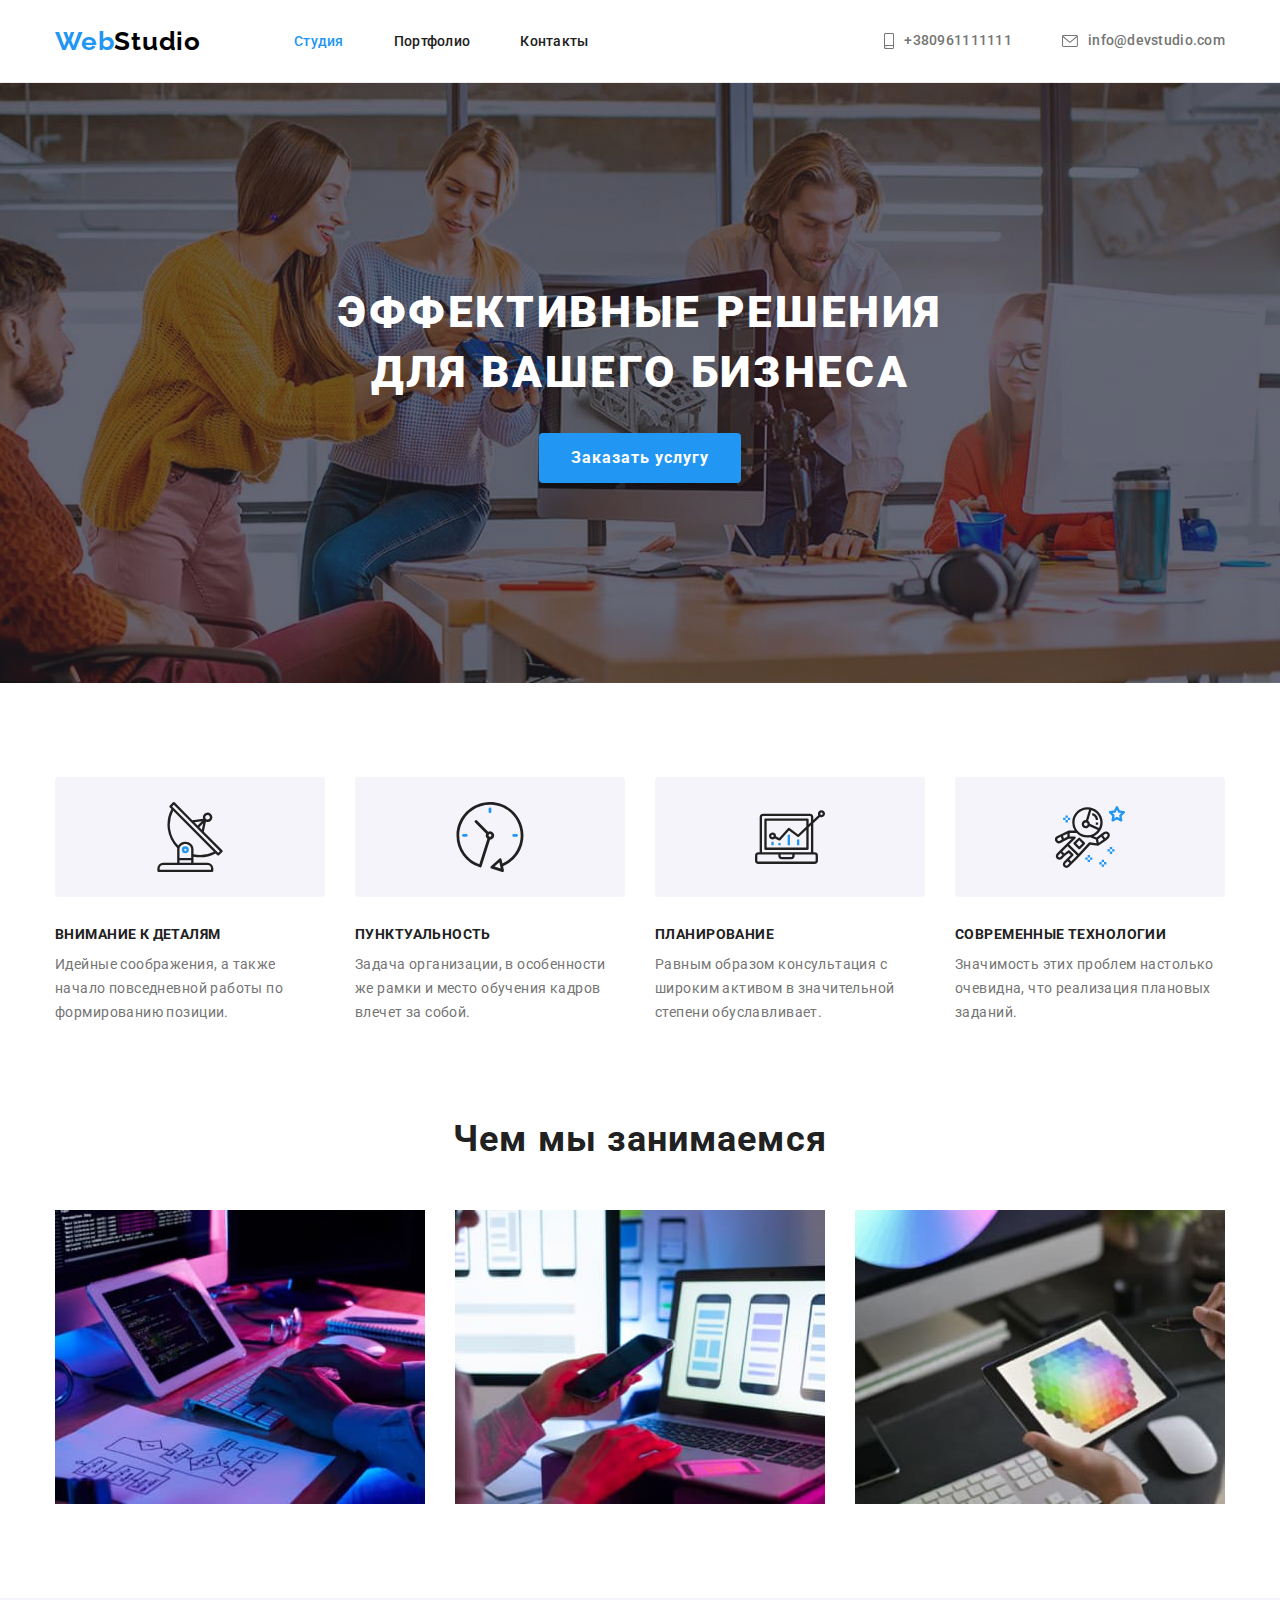
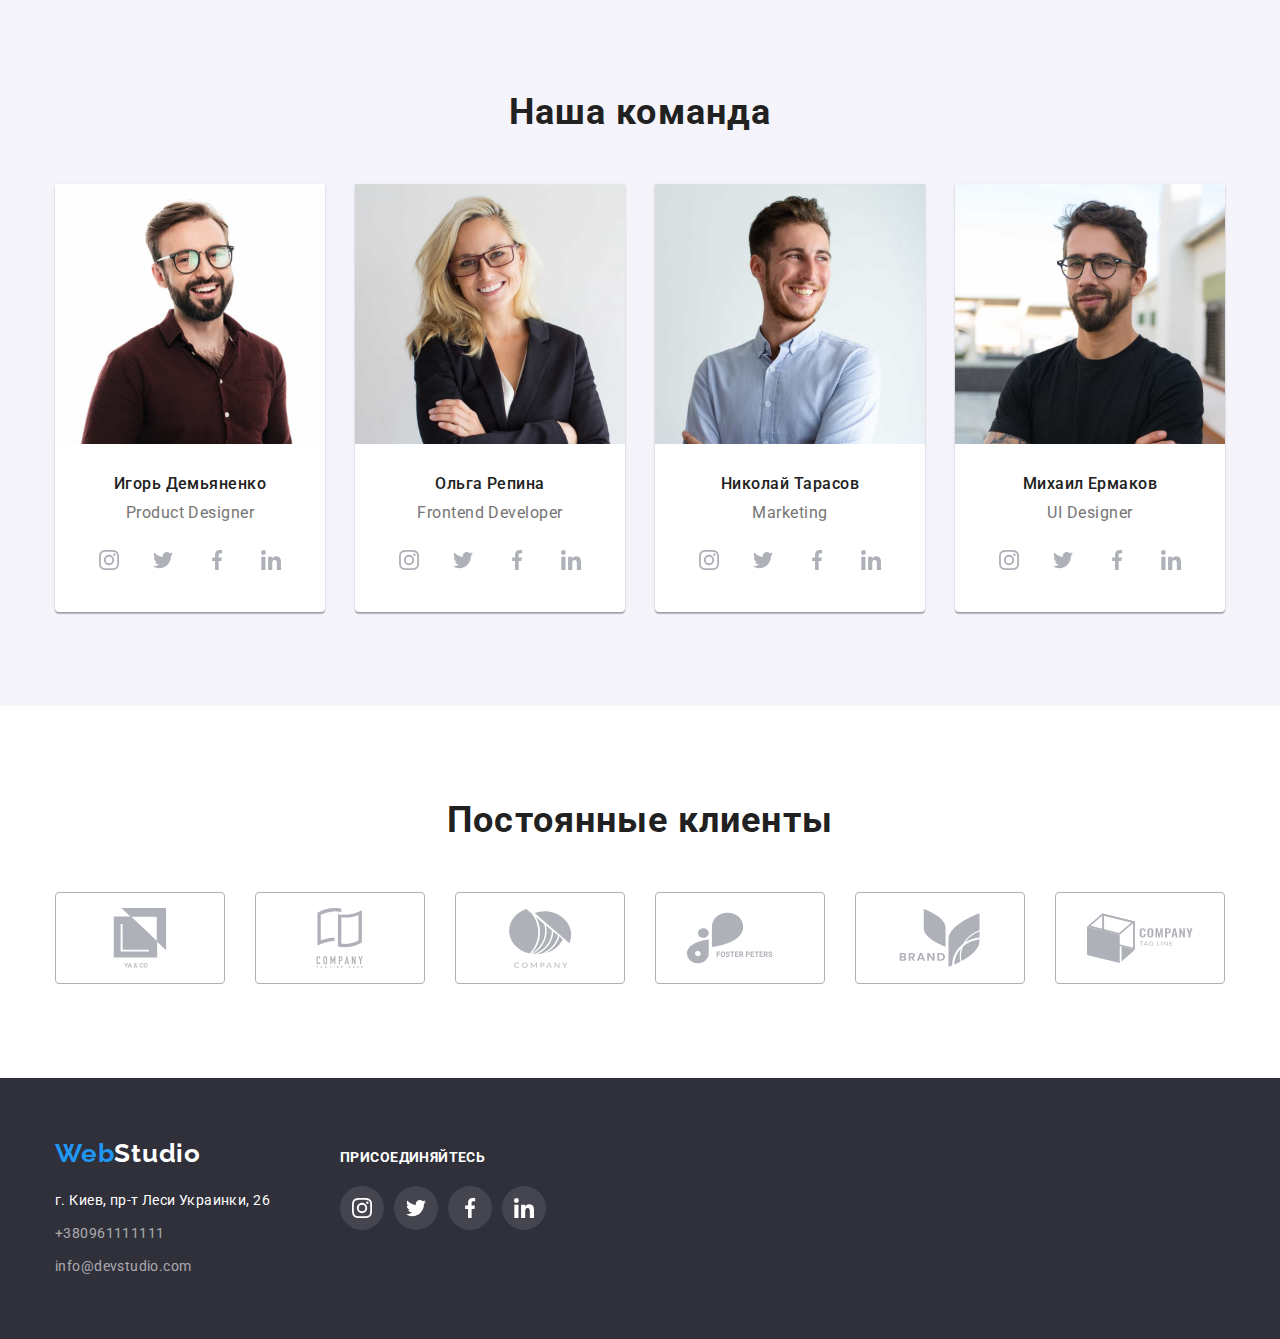
==== commit 9af8e102: "Final 1" ====
--- a/index.html
+++ b/index.html
@@ -418,16 +418,15 @@
             </footer>
 
         <!-- Модальное окно -->
-            <div>
-               <div class="backdrop is-hidden" data-modal>
-                   <button class="modal-close" data-modal-close>
-                        <svg class="">
-                            <use href=""></use>
-                        </svg>
-                   </button>
+                <div class="backdrop is-hidden" data-modal>
+                    <div class="modal">
+                        <button class="modal-close" type="button" data-modal-close>
+                                Close
+                        </button>
+                    </div>
                </div> 
-            </div>
-            <script src="./js/modal.js"></script>
+        <!-- СКРИПТ -->
+        <script src="./js/modal.js"></script>
 </body>
 
 </html>--- a/css/styles.css
+++ b/css/styles.css
@@ -38,6 +38,8 @@
 }
 .link-header {
   color: var(--title-color);
+  transition-duration: 250ms;
+  transition-timing-function: cubic-bezier(0.4, 0, 0.2, 1);
 }
 ul {
   list-style: none;
@@ -131,6 +133,9 @@
   padding-bottom: 32px;
   display: flex;
   align-items: center;
+
+  transition-duration: 250ms;
+  transition-timing-function: cubic-bezier(0.4, 0, 0.2, 1);
 }
 .icon-contacts {
   margin-right: 10px;
@@ -296,6 +301,9 @@
   width: 44px;
   height: 44px;
   border-radius: 50px;
+
+  transition-duration: 250ms;
+  transition-timing-function: cubic-bezier(0.4, 0, 0.2, 1);
 }
 .social-icons {
   width: 20px;
@@ -335,6 +343,9 @@
   width: 100%;
   height: 100%;
   color: var(--icons);
+
+  transition-duration: 250ms;
+  transition-timing-function: cubic-bezier(0.4, 0, 0.2, 1);
 }
 .customers-icon {
   fill: currentColor;
@@ -411,6 +422,9 @@
   height: 44px;
   border-radius: 50px;
   background-color: rgba(255, 255, 255, 0.1);
+
+  transition-duration: 250ms;
+  transition-timing-function: cubic-bezier(0.4, 0, 0.2, 1);
 }
 .footer-social-icons {
   width: 20px;
@@ -455,6 +469,10 @@
 
   color: var(--title-color);
   background: #f5f4fa;
+  border-radius: 4px;
+
+  transition-duration: 250ms;
+  transition-timing-function: cubic-bezier(0.4, 0, 0.2, 1);
 }
 .project-list {
   display: flex;
@@ -467,13 +485,13 @@
   margin-left: 30px;
   margin-top: 30px;
 }
-.card {
+.portfolio-link {
   display: block;
-}
-.card:hover,
+  transition: transform 250ms cubic-bezier(0.4, 0, 0.2, 1);
+}
+.portfolio-link:hover,
 .card:focus {
   box-shadow: 0px 1px 1px rgba(0, 0, 0, 0.12), 0px 4px 4px rgba(0, 0, 0, 0.06), 1px 4px 6px rgba(0, 0, 0, 0.16);
-  transform: translatey(0);
 }
 .portfolio-thumb {
   background: #ffffff;
@@ -498,11 +516,12 @@
   margin-top: 4px;
 }
 /* Оверлей */
-.portfolio-item {
+.portfolio-box {
   position: relative;
   overflow: hidden;
 }
-.portfolio-item:hover .overlay {
+.portfolio-link:hover .overlay,
+.portfolio-link:focus .overlay {
   transform: translatey(0);
 }
 .overlay {
@@ -511,11 +530,14 @@
   left: 0;
   width: 100%;
   height: 100%;
-
-  background: rgba(33, 150, 243, 0.9);
+  padding: 63px 24px;
+
+  background-color: rgba(33, 150, 243, 0.9);
 
   transform: translatey(100%);
-  transition: transform 250ms ease;
+
+  transition-duration: 250ms;
+  transition-timing-function: cubic-bezier(0.4, 0, 0.2, 1);
 }
 .overlay > p {
   color: #ffffff;
@@ -525,3 +547,33 @@
 }
 
 /* МОДАЛЬНОЕ ОКНО */
+.is-hidden {
+  overflow: hidden;
+}
+.backdrop {
+  width: 100vw;
+  height: 100vh;
+  position: fixed;
+  top: 0;
+  bottom: 0;
+  left: 0;
+  right: 0;
+  background-color: rgba(0, 0, 0, 0.2);
+}
+.backdrop.is-hidden {
+  opacity: 0;
+  poinnter-events: none;
+  visibility: hidden;
+}
+.modal {
+  width: 528px;
+  height: 581px;
+  background-color: #ffffff;
+  position: absolute;
+  border-radius: 4px;
+  top: 50%;
+  left: 50%;
+  transform: translate(-50%, -50%);
+}
+.modal-close {
+}
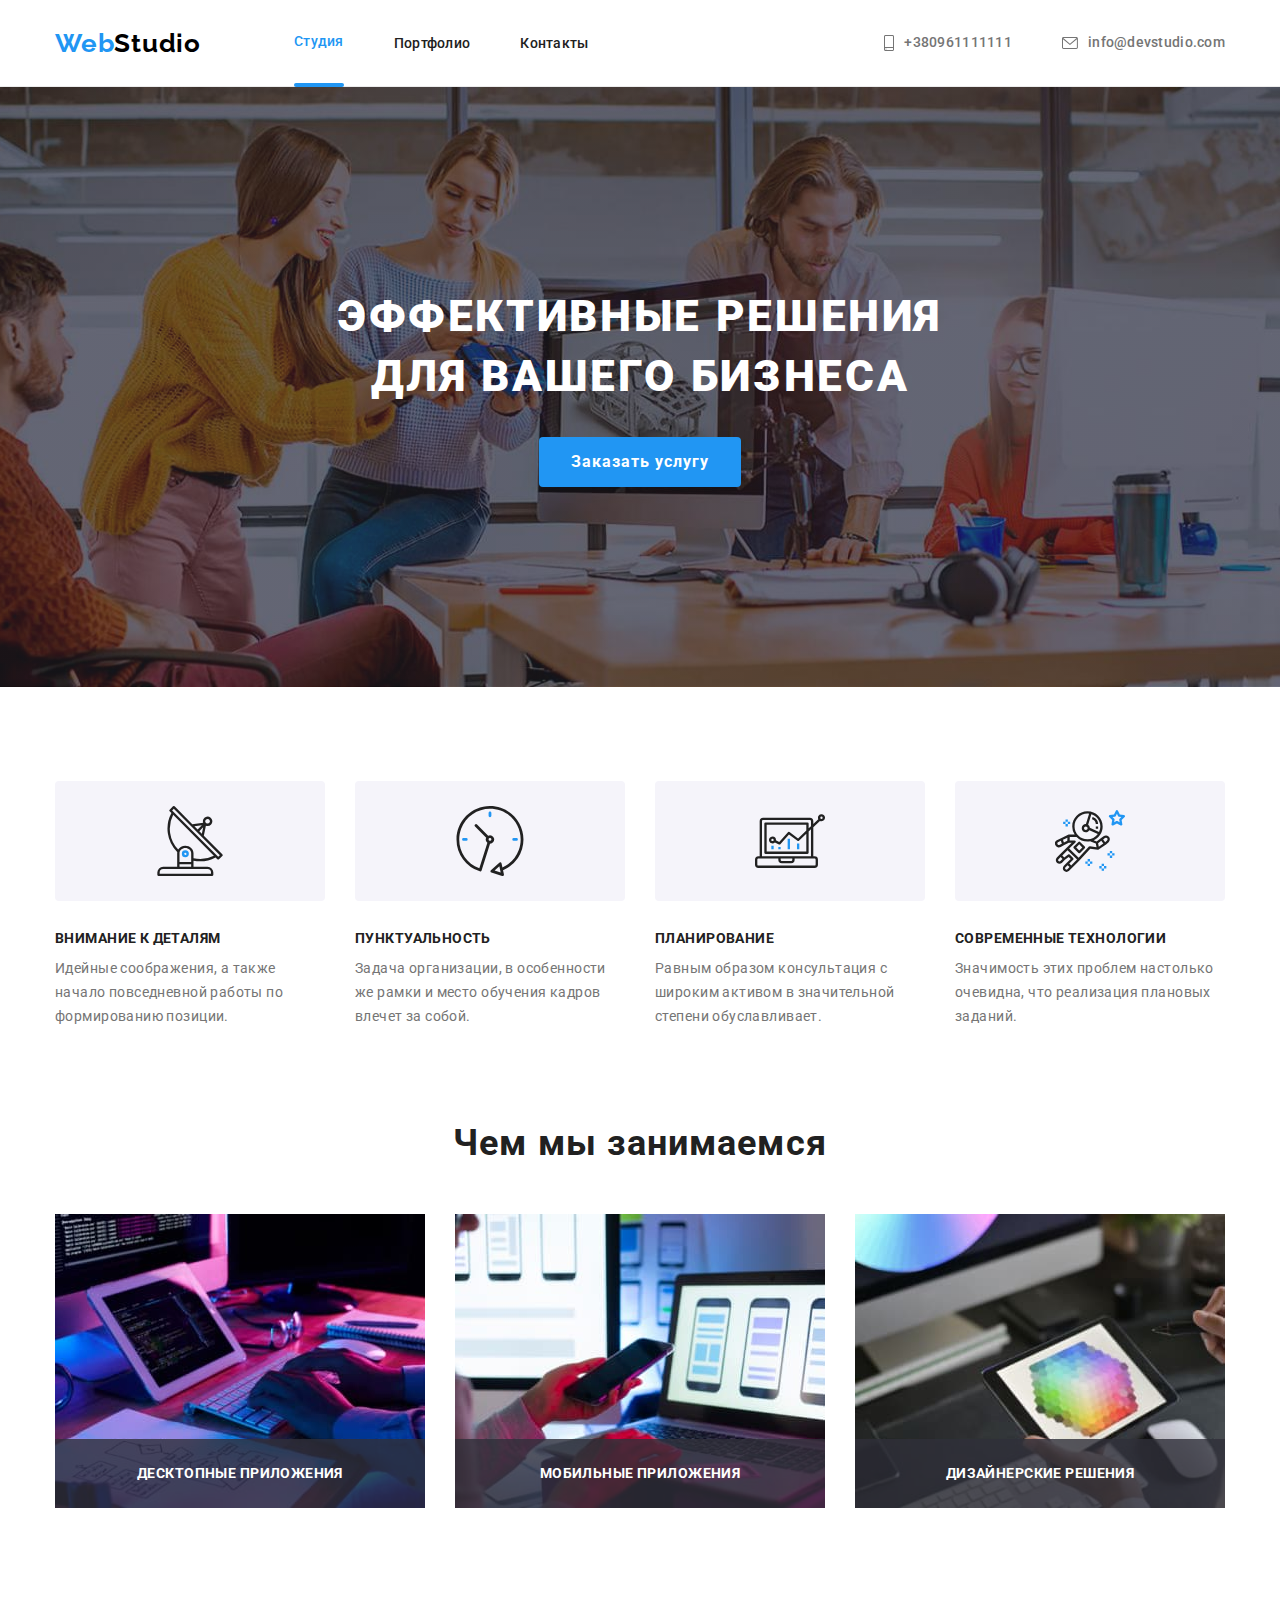
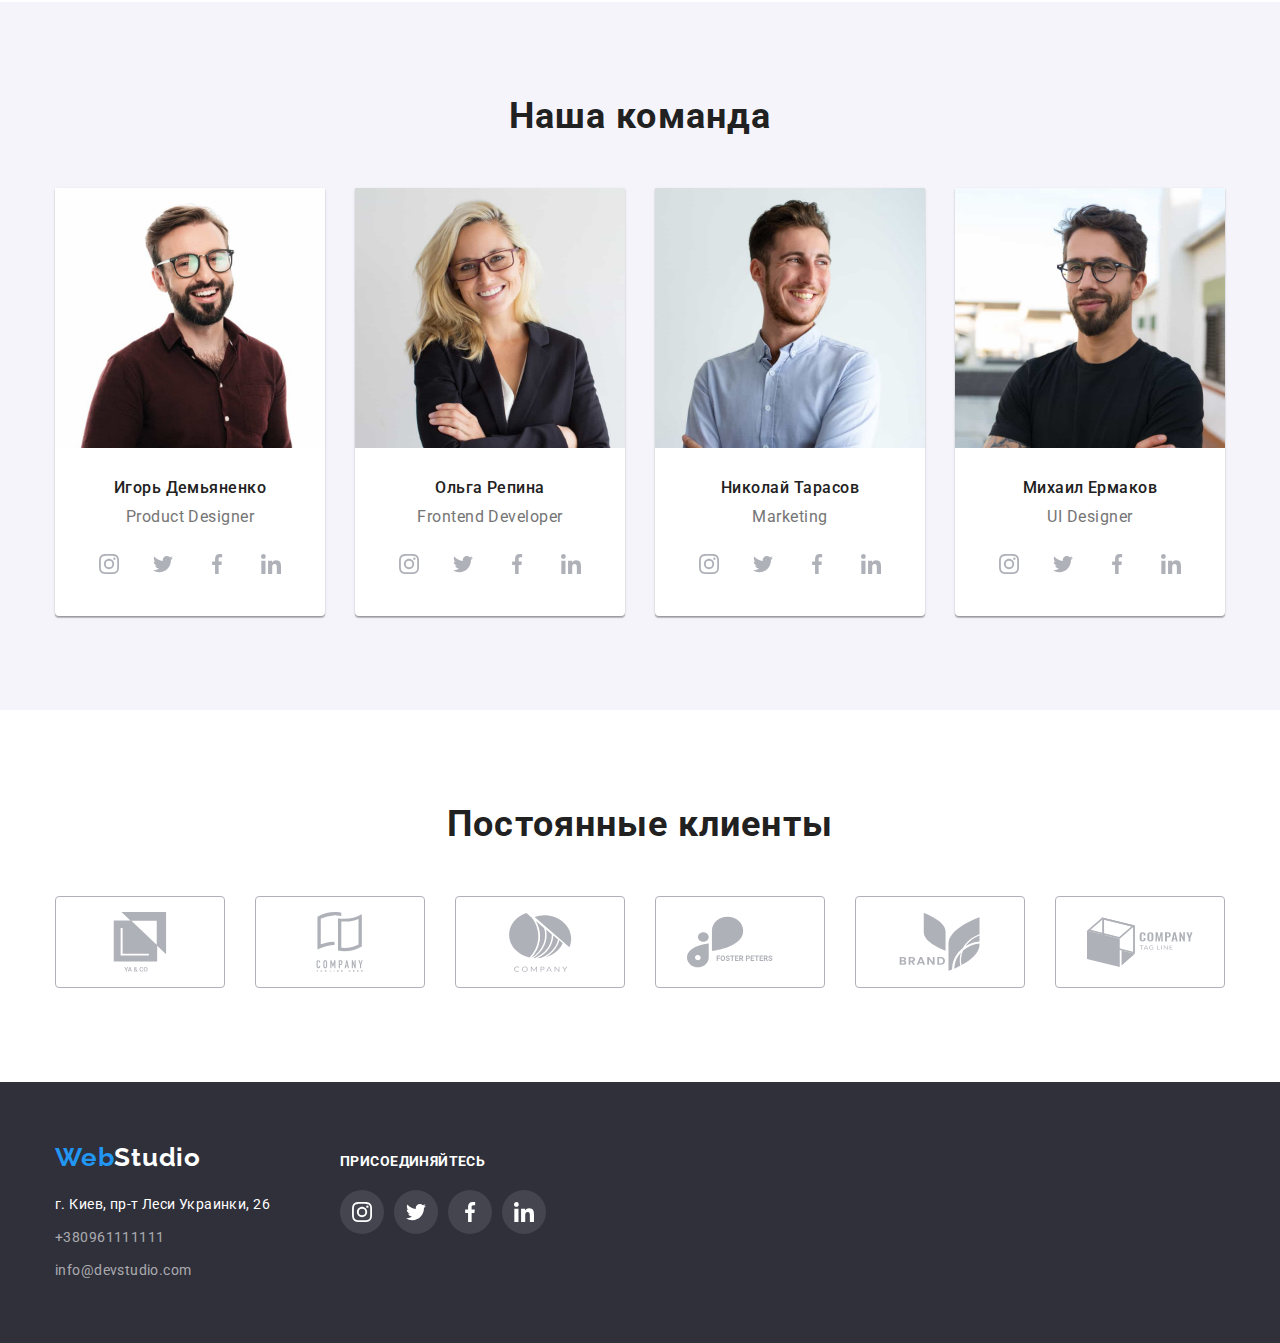
==== commit 9758d90e: "Final 2" ====
--- a/index.html
+++ b/index.html
@@ -130,23 +130,17 @@
                         <h2 class="hero-third-title">Чем мы занимаемся</h2>
 
                         <ul class="image-list">
-                            <li class="item image-item">
+                            <li class="item">
                                 <img src="images/img (1).jpg" alt="печать на клавиатуре" width="370px">
-                                <div>
-                                    <p></p>
-                                </div>
-                            </li>
-                            <li class="item image-item">
+                                <h3 class="image-title">Десктопные приложения</h3>
+                            </li>
+                            <li class="item">
                                 <img src="images/img (2).jpg" alt="ноутбук и телефон в руке" width="370px">
-                                <div>
-                                    <p></p>
-                                </div>
-                            </li>
-                            <li class="item image-item">
+                                <h3 class="image-title">Мобильные приложения</h3>
+                                </li>
+                            <li class="item">
                                 <img src="images/img (3).jpg" alt="цветной гексагон в руке" width="370px">
-                                <div>
-                                    <p></p>
-                                </div>
+                                <h3 class="image-title">Дизайнерские решения</h3>
                             </li>
                         </ul>
                     </div>
@@ -420,8 +414,10 @@
         <!-- Модальное окно -->
                 <div class="backdrop is-hidden" data-modal>
                     <div class="modal">
-                        <button class="modal-close" type="button" data-modal-close>
-                                Close
+                        <button class="modal-close" data-modal-close>
+                                <svg class="close" width="18" height="18">
+                                    <use href="./images/symbol-defs-opt.svg#icon-close"></use>
+                                </svg>
                         </button>
                     </div>
                </div> 
--- a/css/styles.css
+++ b/css/styles.css
@@ -72,6 +72,17 @@
   padding-bottom: 94px;
 }
 /*хедер*/
+.link-header.current::after {
+  content: '';
+  display: block;
+  width: 100%;
+  height: 4px;
+  background-color: #2196f3;
+  border-radius: 2px;
+  position: relative;
+  bottom: auto;
+  top: 33px;
+}
 .header {
   align-items: center;
   border-bottom: 1px solid #ececec;
@@ -236,9 +247,29 @@
 }
 .image-list {
   display: flex;
+  position: relative;
 }
 .image-list .item + .item {
   margin-left: 30px;
+}
+.image-title {
+  position: absolute;
+  text-transform: uppercase;
+
+  font-weight: 700;
+  font-size: 14px;
+  line-height: 1.14;
+  text-align: center;
+  letter-spacing: 0.03em;
+  text-transform: uppercase;
+
+  width: 370px;
+  bottom: 0;
+  padding-top: 27px;
+  padding-bottom: 27px;
+  background-color: rgba(47, 48, 58, 0.8);
+  text-align: center;
+  color: #ffffff;
 }
 /* Секция 4 */
 .background {
@@ -549,6 +580,8 @@
 /* МОДАЛЬНОЕ ОКНО */
 .is-hidden {
   overflow: hidden;
+  transition-duration: 1000ms;
+  transition-timing-function: cubic-bezier(0.4, 0, 0.2, 1);
 }
 .backdrop {
   width: 100vw;
@@ -559,6 +592,8 @@
   left: 0;
   right: 0;
   background-color: rgba(0, 0, 0, 0.2);
+  transition-duration: 1000ms;
+  transition-timing-function: cubic-bezier(0.4, 0, 0.2, 1);
 }
 .backdrop.is-hidden {
   opacity: 0;
@@ -576,4 +611,20 @@
   transform: translate(-50%, -50%);
 }
 .modal-close {
-}
+  display: flex;
+  align-items: center;
+  justify-content: center;
+  position: absolute;
+  top: 8px;
+  right: 8px;
+  height: 30px;
+  width: 30px;
+  border: 1px solid rgba(0, 0, 0, 0.1);
+  border-radius: 50%;
+  transition: color 250ms cubic-bezier(0.4, 0, 0.2, 1);
+  background-color: white;
+}
+.close:hover,
+.close:focus {
+  fill: var(--hover-focus-color);
+}
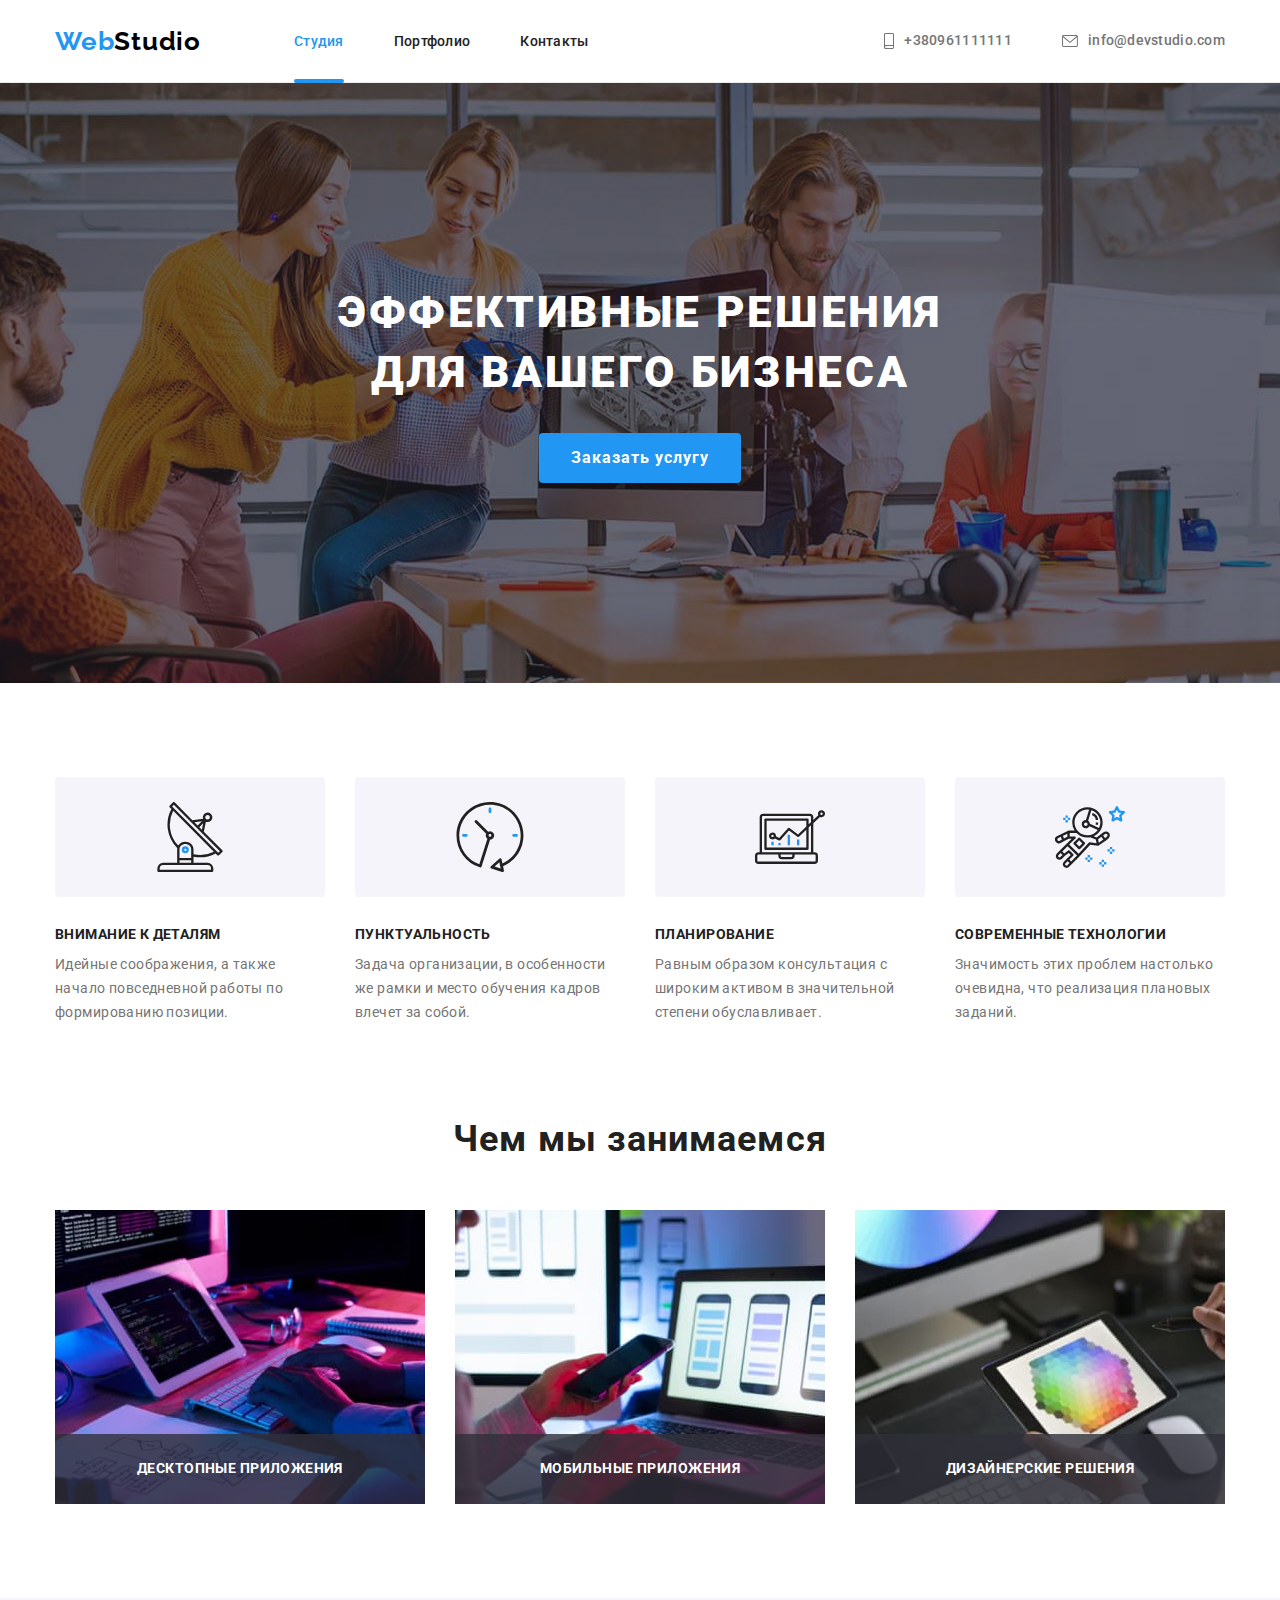
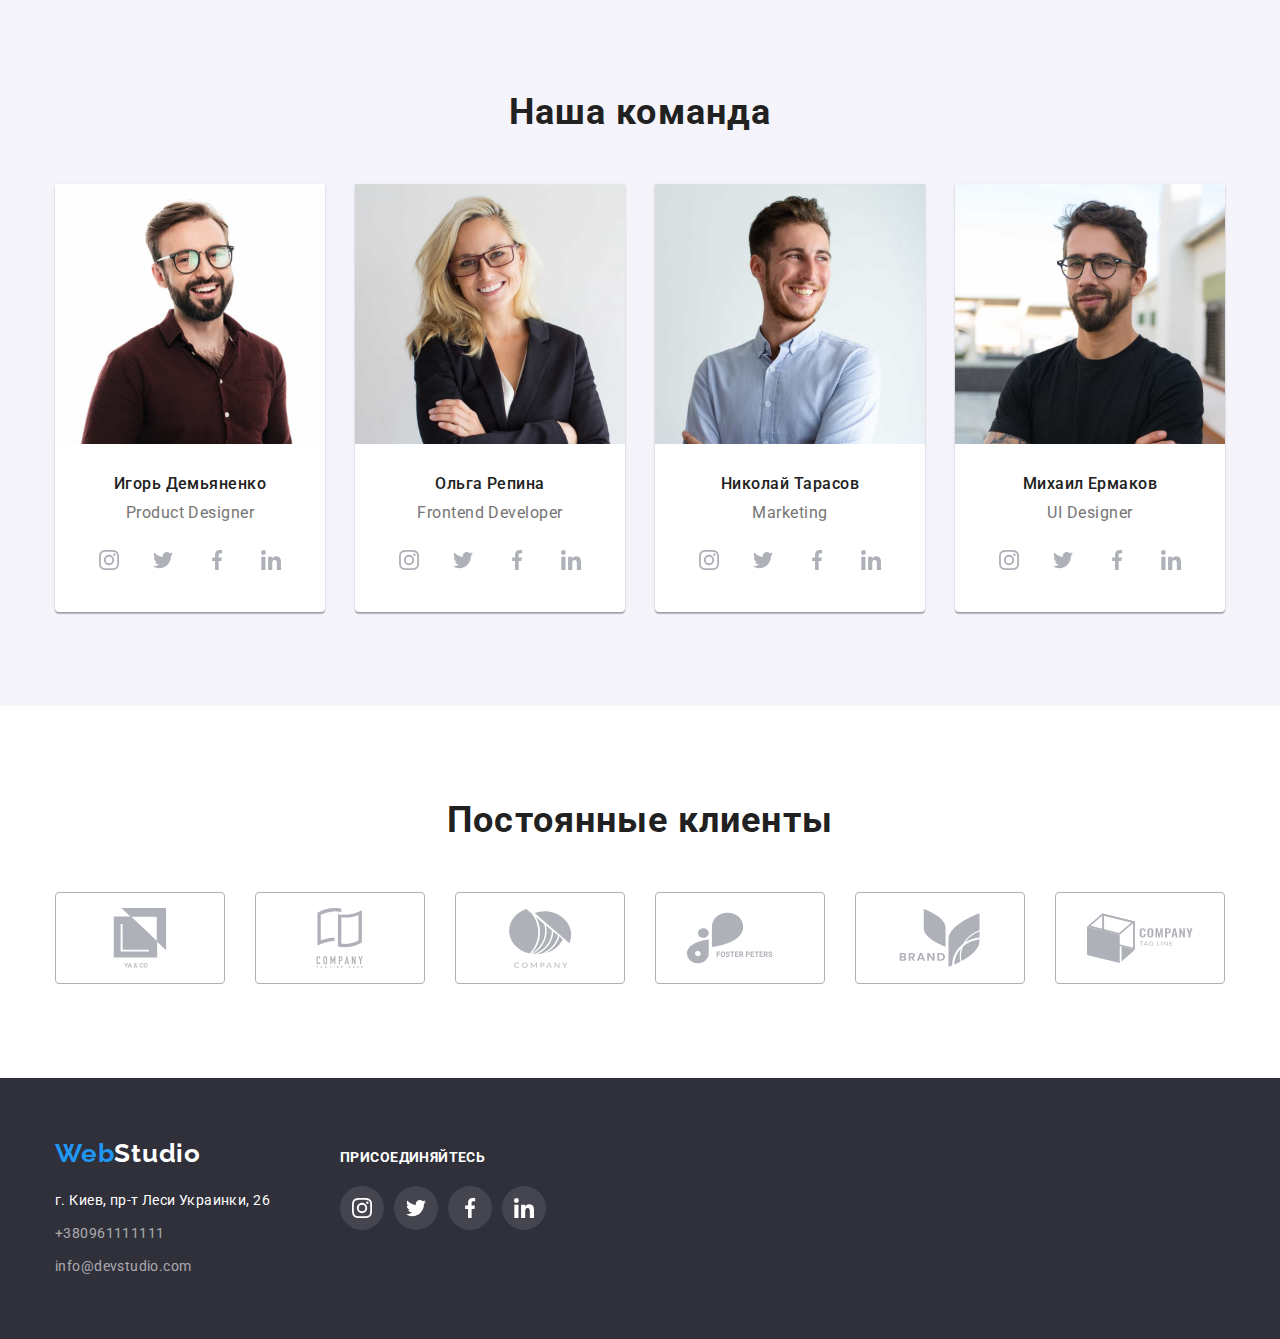
==== commit 300f69e8: "Final 5" ====
--- a/index.html
+++ b/index.html
@@ -130,15 +130,15 @@
                         <h2 class="hero-third-title">Чем мы занимаемся</h2>
 
                         <ul class="image-list">
-                            <li class="item">
+                            <li class="item list-item">
                                 <img src="images/img (1).jpg" alt="печать на клавиатуре" width="370px">
                                 <h3 class="image-title">Десктопные приложения</h3>
                             </li>
-                            <li class="item">
+                            <li class="item list-item">
                                 <img src="images/img (2).jpg" alt="ноутбук и телефон в руке" width="370px">
                                 <h3 class="image-title">Мобильные приложения</h3>
                                 </li>
-                            <li class="item">
+                            <li class="item list-item">
                                 <img src="images/img (3).jpg" alt="цветной гексагон в руке" width="370px">
                                 <h3 class="image-title">Дизайнерские решения</h3>
                             </li>
--- a/css/styles.css
+++ b/css/styles.css
@@ -38,6 +38,7 @@
 }
 .link-header {
   color: var(--title-color);
+  transition-property: color;
   transition-duration: 250ms;
   transition-timing-function: cubic-bezier(0.4, 0, 0.2, 1);
 }
@@ -72,6 +73,9 @@
   padding-bottom: 94px;
 }
 /*хедер*/
+.link-header.current {
+  position: relative;
+}
 .link-header.current::after {
   content: '';
   display: block;
@@ -79,9 +83,8 @@
   height: 4px;
   background-color: #2196f3;
   border-radius: 2px;
-  position: relative;
-  bottom: auto;
-  top: 33px;
+  position: absolute;
+  bottom: -34px;
 }
 .header {
   align-items: center;
@@ -144,7 +147,7 @@
   padding-bottom: 32px;
   display: flex;
   align-items: center;
-
+  transition-property: color;
   transition-duration: 250ms;
   transition-timing-function: cubic-bezier(0.4, 0, 0.2, 1);
 }
@@ -247,14 +250,20 @@
 }
 .image-list {
   display: flex;
+}
+.list-item {
   position: relative;
 }
 .image-list .item + .item {
   margin-left: 30px;
 }
 .image-title {
+  display: flex;
+  align-items: center;
+  justify-content: center;
   position: absolute;
   text-transform: uppercase;
+  height: 70px;
 
   font-weight: 700;
   font-size: 14px;
@@ -263,10 +272,8 @@
   letter-spacing: 0.03em;
   text-transform: uppercase;
 
-  width: 370px;
+  width: 100%;
   bottom: 0;
-  padding-top: 27px;
-  padding-bottom: 27px;
   background-color: rgba(47, 48, 58, 0.8);
   text-align: center;
   color: #ffffff;
@@ -333,6 +340,7 @@
   height: 44px;
   border-radius: 50px;
 
+  transition-property: fill, background-color;
   transition-duration: 250ms;
   transition-timing-function: cubic-bezier(0.4, 0, 0.2, 1);
 }
@@ -374,7 +382,7 @@
   width: 100%;
   height: 100%;
   color: var(--icons);
-
+  transition-property: color, border, fill;
   transition-duration: 250ms;
   transition-timing-function: cubic-bezier(0.4, 0, 0.2, 1);
 }
@@ -454,6 +462,7 @@
   border-radius: 50px;
   background-color: rgba(255, 255, 255, 0.1);
 
+  transition-property: background-color, fill;
   transition-duration: 250ms;
   transition-timing-function: cubic-bezier(0.4, 0, 0.2, 1);
 }
@@ -501,7 +510,7 @@
   color: var(--title-color);
   background: #f5f4fa;
   border-radius: 4px;
-
+  transition-property: color, background-color, box-shadow;
   transition-duration: 250ms;
   transition-timing-function: cubic-bezier(0.4, 0, 0.2, 1);
 }
@@ -518,7 +527,9 @@
 }
 .portfolio-link {
   display: block;
-  transition: transform 250ms cubic-bezier(0.4, 0, 0.2, 1);
+  transition-property: box-shadow;
+  transition-duration: 250ms;
+  transition-timing-function: cubic-bezier(0.4, 0, 0.2, 1);
 }
 .portfolio-link:hover,
 .card:focus {
@@ -566,7 +577,6 @@
   background-color: rgba(33, 150, 243, 0.9);
 
   transform: translatey(100%);
-
   transition-duration: 250ms;
   transition-timing-function: cubic-bezier(0.4, 0, 0.2, 1);
 }
@@ -580,7 +590,7 @@
 /* МОДАЛЬНОЕ ОКНО */
 .is-hidden {
   overflow: hidden;
-  transition-duration: 1000ms;
+  transition-duration: 250ms;
   transition-timing-function: cubic-bezier(0.4, 0, 0.2, 1);
 }
 .backdrop {
@@ -592,7 +602,7 @@
   left: 0;
   right: 0;
   background-color: rgba(0, 0, 0, 0.2);
-  transition-duration: 1000ms;
+  transition-duration: 250ms;
   transition-timing-function: cubic-bezier(0.4, 0, 0.2, 1);
 }
 .backdrop.is-hidden {
@@ -621,6 +631,7 @@
   width: 30px;
   border: 1px solid rgba(0, 0, 0, 0.1);
   border-radius: 50%;
+  transition-property: fill;
   transition: color 250ms cubic-bezier(0.4, 0, 0.2, 1);
   background-color: white;
 }
